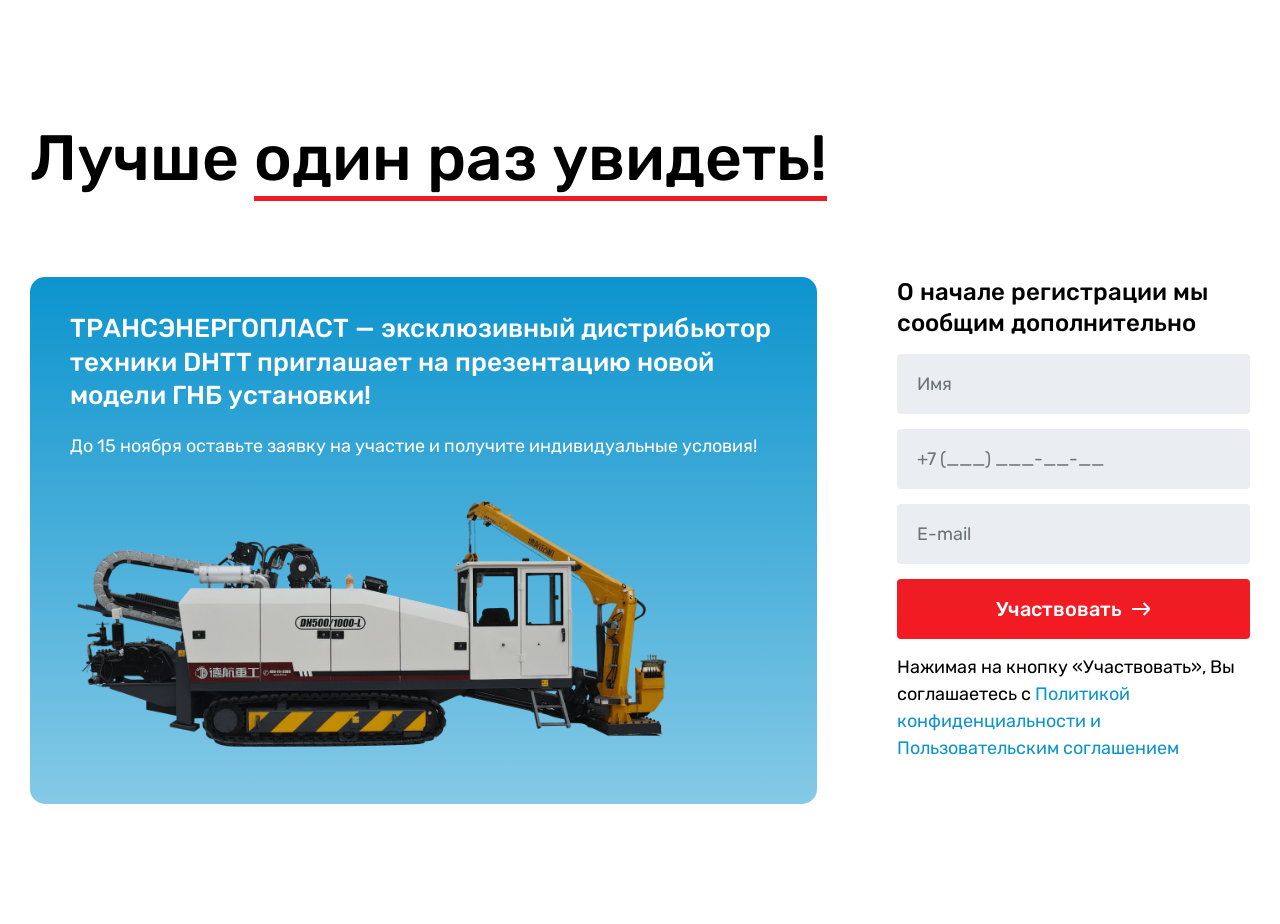
==== index.html @ ee1a722d "." ====
<!DOCTYPE html>
<html lang="ru">
	<head>
		<meta charset="UTF-8">
		<meta http-equiv="X-UA-Compatible" content="IE=edge">
		<meta name="viewport" content="width=device-width, initial-scale=1.0">
		<meta name="keywords" content="">
		<meta name="description" content="">
		<meta name="robots" content="noindex, nofollow">
		<title>Навигация по страницам</title>
		<link rel="stylesheet" href="css/style.css">
	</head>
	<body> 
		<div class="page-eiv"> 
			<div class="content-eiv"> 
				<!-- invitation-eiv -->
				<div class="invitation-eiv"> 
					<div class="wrapper-eiv"> 
						<h2 class="invitation-eiv__title">Лучше <span>один раз увидеть!</span></h2>
						<div class="row-eiv"> 
							<div class="invitation-eiv__col-big"> 
								<div class="invitation-eiv__banner"> 
									<h3 class="invitation-eiv__banner-title">ТРАНСЭНЕРГОПЛАСТ — эксклюзивный дистрибьютор техники DHTT приглашает на презентацию новой модели ГНБ установки!</h3>
									<p class="invitation-eiv__banner-text">До 15 ноября оставьте заявку на участие и получите индивидуальные условия!</p>
									<div class="invitation-eiv__banner-img"> <img src="img/harvester.png" alt=""></div>
								</div>
							</div>
							<div class="invitation-eiv__col-small"> 
								<form class="invitation-eiv__form" action="#"> 
									<h3 class="invitation-eiv__form-title">О начале регистрации мы сообщим дополнительно</h3>
									<div class="invitation-eiv__form-input"> 
										<input type="text" placeholder="Имя">
									</div>
									<div class="invitation-eiv__form-input">
										<input type="text" placeholder="+7 (___) ___-__-__" id="invitationEivTel">
									</div>
									<div class="invitation-eiv__form-input"> 
										<input type="text" placeholder="E-mail">
									</div>
									<button class="invitation-eiv__form-btn" type="submit"> <span class="invitation-eiv__form-btn-bg"> </span><span class="invitation-eiv__form-btn-text">
											Участвовать<svg width="19" height="14" viewBox="0 0 19 14" fill="none" xmlns="http://www.w3.org/2000/svg">
<path d="M0 7L17.5 7M17.5 7L11.6053 1M17.5 7L11.6053 13" stroke="white" stroke-width="2"/>
</svg></span></button>
									<p class="invitation-eiv__form-sub">Нажимая на кнопку «Участвовать», Вы соглашаетесь с <a href="#">Политикой конфиденциальности и Пользовательским соглашением</a></p>
								</form>
							</div>
						</div>
					</div>
				</div>
				<!-- /invitation-eiv -->
			</div>
		</div>
		<script src="js/plugins/inputmask.min.js"></script>
		<script src="js/scripts.js"></script>
	</body>
</html>
---- css/style.css ----
/* reset */
html, body, div, span, applet, object, iframe,
h1, h2, h3, h4, h5, h6, p, blockquote, pre,
a, abbr, acronym, address, big, cite, code,
del, dfn, em, img, ins, kbd, q, s, samp,
small, strike, strong, sub, sup, tt, var,
b, u, i, center,
dl, dt, dd, ol, ul, li,
fieldset, form, label, legend,
table, caption, tbody, tfoot, thead, tr, th, td,
article, aside, canvas, details, embed,
figure, figcaption, footer, header, hgroup,
menu, nav, output, ruby, section, summary,
time, mark, audio, video {
  margin: 0;
  padding: 0;
  border: 0;
  font-size: 100%;
  font: inherit;
  vertical-align: baseline;
}

article, aside, details, figcaption, figure,
footer, header, hgroup, menu, nav, section {
  display: block;
}

* {
  margin: 0;
  padding: 0;
}

* {
  -webkit-box-sizing: border-box;
  box-sizing: border-box;
}

button,
input,
a,
textarea {
  outline: none;
}

html {
  -ms-text-size-adjust: 100%;
  -webkit-text-size-adjust: 100%;
}

ol, ul {
  list-style: none;
}

table {
  border-collapse: collapse;
  border-spacing: 0;
}

img, svg {
  max-width: 100%;
}

h1, h2, h3 {
  font-weight: bold;
}

/* /reset */
/* rubik-regular - cyrillic_latin */
@font-face {
  font-display: swap;
  /* Check https://developer.mozilla.org/en-US/docs/Web/CSS/@font-face/font-display for other options. */
  font-family: "Rubik";
  font-style: normal;
  font-weight: 400;
  src: url("../fonts/rubik-v28-cyrillic_latin-regular.woff2") format("woff2"), url("../fonts/rubik-v28-cyrillic_latin-regular.ttf") format("truetype");
  /* Chrome 4+, Firefox 3.5+, IE 9+, Safari 3.1+, iOS 4.2+, Android Browser 2.2+ */
}
/* rubik-500 - cyrillic_latin */
@font-face {
  font-display: swap;
  /* Check https://developer.mozilla.org/en-US/docs/Web/CSS/@font-face/font-display for other options. */
  font-family: "Rubik";
  font-style: normal;
  font-weight: 500;
  src: url("../fonts/rubik-v28-cyrillic_latin-500.woff2") format("woff2"), url("../fonts/rubik-v28-cyrillic_latin-500.ttf") format("truetype");
  /* Chrome 4+, Firefox 3.5+, IE 9+, Safari 3.1+, iOS 4.2+, Android Browser 2.2+ */
}
/* settings */
.row-eiv {
  display: -webkit-box;
  display: -ms-flexbox;
  display: flex;
  -ms-flex-wrap: wrap;
  flex-wrap: wrap;
  margin-left: -80px;
}
.row-eiv > * {
  word-wrap: break-word;
  -webkit-box-sizing: border-box;
  box-sizing: border-box;
  padding-left: 80px;
}

.wrapper-eiv {
  width: 100%;
  max-width: 1480px;
  padding-left: 30px;
  padding-right: 30px;
  margin-left: auto;
  margin-right: auto;
}
@media screen and (max-width: 768px) {
  .wrapper-eiv {
    padding-left: 15px;
  }
}
@media screen and (max-width: 768px) {
  .wrapper-eiv {
    padding-right: 15px;
  }
}

.page-eiv {
  min-height: 100vh;
  display: -webkit-box;
  display: -ms-flexbox;
  display: flex;
  -webkit-box-orient: vertical;
  -webkit-box-direction: normal;
  -ms-flex-direction: column;
  flex-direction: column;
}

.content-eiv {
  -webkit-box-flex: 1;
  -ms-flex-positive: 1;
  flex-grow: 1;
}

/* /settings */
/* invitation-eiv */
.invitation-eiv {
  padding: 120px 0;
  font-family: "Rubik";
}
.invitation-eiv__title {
  font-size: 64px;
  font-weight: 500;
  line-height: 120%;
  margin-bottom: 80px;
}
.invitation-eiv__title span {
  border-bottom: 5px solid #ED1D25;
}
.invitation-eiv .row-eiv {
  margin-top: -40px;
}
.invitation-eiv .row-eiv > * {
  margin-top: 40px;
}
.invitation-eiv__col-big {
  width: 66.6666666667%;
}
@media screen and (max-width: 1050px) {
  .invitation-eiv__col-big {
    width: 58.3333333333%;
  }
}
@media screen and (max-width: 768px) {
  .invitation-eiv__col-big {
    width: 100%;
  }
}
.invitation-eiv__col-small {
  width: 33.3333333333%;
}
@media screen and (max-width: 1050px) {
  .invitation-eiv__col-small {
    width: 41.6666666667%;
  }
}
@media screen and (max-width: 768px) {
  .invitation-eiv__col-small {
    width: 100%;
  }
}
.invitation-eiv__banner {
  padding: 35px 40px;
  border-radius: 15px;
  background: -webkit-gradient(linear, left top, left bottom, from(#0C94CE), to(rgba(12, 148, 206, 0.5)));
  background: -o-linear-gradient(top, #0C94CE 0%, rgba(12, 148, 206, 0.5) 100%);
  background: linear-gradient(180deg, #0C94CE 0%, rgba(12, 148, 206, 0.5) 100%);
  color: #fff;
}
.invitation-eiv__banner-title {
  font-size: 26px;
  font-weight: 500;
  line-height: 130%;
  margin-bottom: 20px;
}
.invitation-eiv__banner-text {
  font-size: 18px;
  font-weight: 400;
  line-height: 150%;
  margin-bottom: 20px;
}
.invitation-eiv__banner-img {
  max-width: 85%;
}
.invitation-eiv__form-title {
  font-size: 24px;
  font-weight: 500;
  line-height: 130%;
  margin-bottom: 15px;
}
.invitation-eiv__form-input {
  margin-bottom: 15px;
}
.invitation-eiv__form-input input {
  width: 100%;
  height: 60px;
  padding: 0 20px;
  border-radius: 4px;
  background-color: #EAEEF2;
  border: none;
  outline: none;
  font-family: "Rubik";
  font-size: 18px;
  font-weight: 400;
  line-height: 150%;
}
.invitation-eiv__form-input input::-webkit-input-placeholder {
  color: #6A7377;
}
.invitation-eiv__form-input input::-moz-placeholder {
  color: #6A7377;
}
.invitation-eiv__form-input input:-ms-input-placeholder {
  color: #6A7377;
}
.invitation-eiv__form-input input::-ms-input-placeholder {
  color: #6A7377;
}
.invitation-eiv__form-input input::placeholder {
  color: #6A7377;
}
.invitation-eiv__form-btn {
  display: -webkit-box;
  display: -ms-flexbox;
  display: flex;
  -webkit-box-pack: center;
  -ms-flex-pack: center;
  justify-content: center;
  -webkit-box-align: center;
  -ms-flex-align: center;
  align-items: center;
  width: 100%;
  border: none;
  outline: none;
  padding: 16px 40px;
  margin-bottom: 15px;
  border-radius: 4px;
  background-image: -webkit-gradient(linear, left top, left bottom, from(#ED1D25), to(#F51A22));
  background-image: -o-linear-gradient(top, #ED1D25 0%, #F51A22 100%);
  background-image: linear-gradient(180deg, #ED1D25 0%, #F51A22 100%);
  font-family: "Rubik";
  font-size: 20px;
  font-weight: 500;
  line-height: 140%;
  text-align: center;
  color: #fff;
  cursor: pointer;
  -webkit-user-select: none;
  -moz-user-select: none;
  -ms-user-select: none;
  user-select: none;
  position: relative;
}
.invitation-eiv__form-btn:hover .invitation-eiv__form-btn-bg {
  opacity: 1;
}
.invitation-eiv__form-btn:hover .invitation-eiv__form-btn-text svg {
  -webkit-transform: translate(5px, 0);
  -ms-transform: translate(5px, 0);
  transform: translate(5px, 0);
}
.invitation-eiv__form-btn-bg {
  position: absolute;
  top: 0;
  bottom: 0;
  left: 0;
  right: 0;
  border-radius: 4px;
  background-color: #6A7377;
  opacity: 0;
  z-index: 1;
  -webkit-transition: 0.3s;
  -o-transition: 0.3s;
  transition: 0.3s;
}
.invitation-eiv__form-btn-text {
  position: relative;
  z-index: 2;
}
.invitation-eiv__form-btn-text svg {
  max-width: 19px;
  max-height: 14px;
  margin-left: 10px;
  -webkit-transition: 0.3s;
  -o-transition: 0.3s;
  transition: 0.3s;
}
.invitation-eiv__form-sub {
  font-size: 18px;
  font-weight: 400;
  line-height: 150%;
}
.invitation-eiv__form-sub a {
  color: #0C94CE;
  text-decoration: none;
}
.invitation-eiv__form-sub a:hover {
  text-decoration: underline;
}
@media (max-width: 768px) {
  .invitation-eiv {
    padding: 40px 0;
  }
  .invitation-eiv__title {
    font-size: 30px;
    margin-bottom: 30px;
  }
  .invitation-eiv__banner {
    padding: 20px;
  }
  .invitation-eiv__banner-img {
    max-width: none;
  }
  .invitation-eiv__banner-title {
    font-size: 20px;
    margin-bottom: 10px;
  }
  .invitation-eiv__banner-text {
    font-size: 15px;
    margin-bottom: 0;
  }
  .invitation-eiv__form-title {
    font-size: 20px;
    margin-bottom: 20px;
  }
  .invitation-eiv__form-input {
    margin-bottom: 10px;
  }
  .invitation-eiv__form-input input {
    height: 50px;
    font-size: 15px;
  }
  .invitation-eiv__form-btn {
    padding: 14px 30px;
    font-size: 16px;
    margin-bottom: 10px;
  }
  .invitation-eiv__form-sub {
    font-size: 13px;
  }
  .invitation-eiv .row-eiv {
    margin-top: -30px;
  }
  .invitation-eiv .row-eiv > * {
    margin-top: 30px;
  }
}

/* /invitation-eiv */
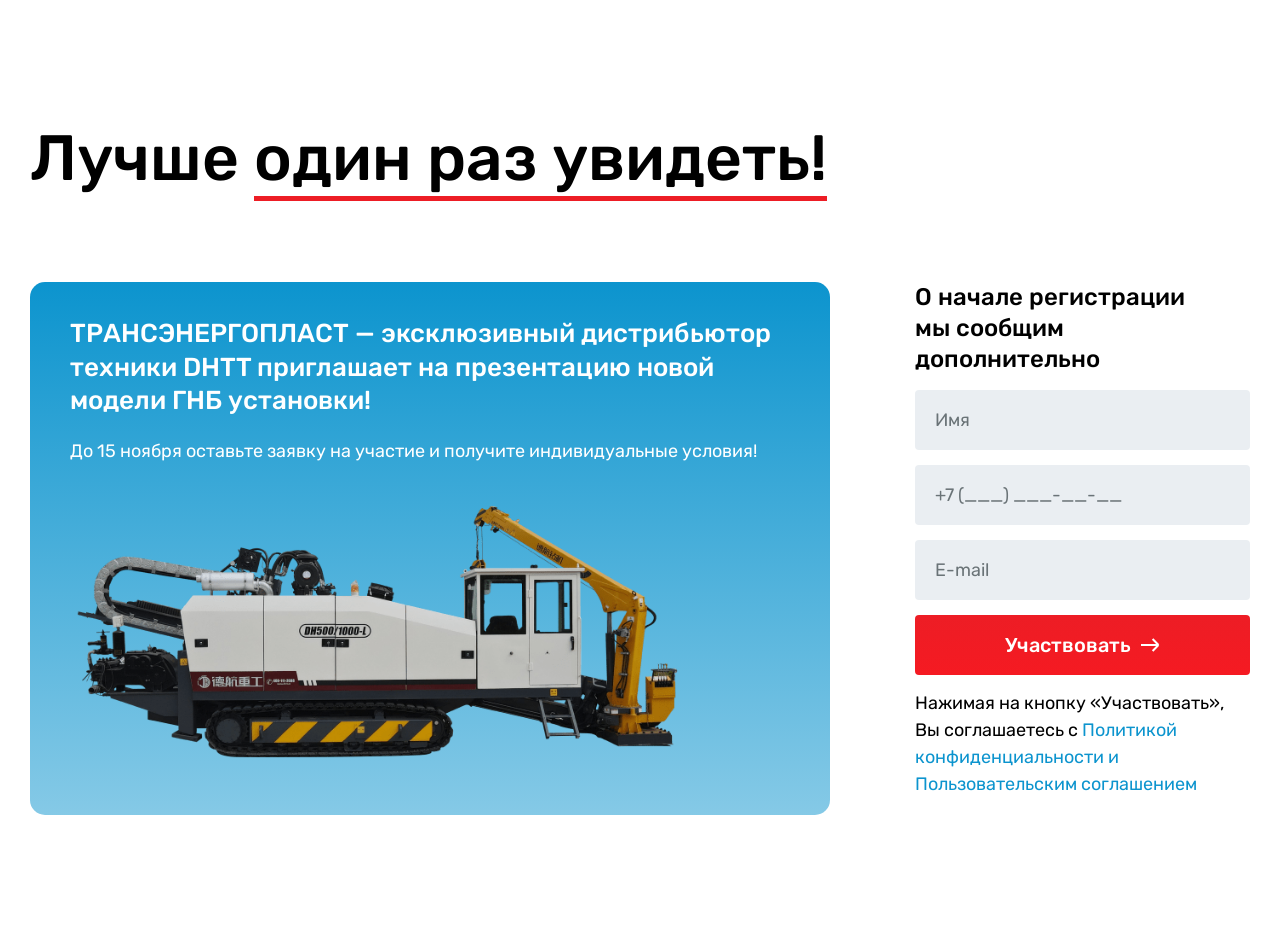
==== commit 6d142fca: "." ====
--- a/index.html
+++ b/index.html
@@ -27,7 +27,7 @@
 							</div>
 							<div class="invitation-eiv__col-small"> 
 								<form class="invitation-eiv__form" action="#"> 
-									<h3 class="invitation-eiv__form-title">О начале регистрации мы сообщим дополнительно</h3>
+									<h3 class="invitation-eiv__form-title">О начале регистрации <br>мы сообщим дополнительно</h3>
 									<div class="invitation-eiv__form-input"> 
 										<input type="text" placeholder="Имя">
 									</div>
--- a/css/style.css
+++ b/css/style.css
@@ -147,19 +147,21 @@
   font-size: 64px;
   font-weight: 500;
   line-height: 120%;
-  margin-bottom: 80px;
+  margin-bottom: 85px;
 }
 .invitation-eiv__title span {
   border-bottom: 5px solid #ED1D25;
 }
 .invitation-eiv .row-eiv {
   margin-top: -40px;
+  margin-left: -85px;
 }
 .invitation-eiv .row-eiv > * {
   margin-top: 40px;
+  padding-left: 85px;
 }
 .invitation-eiv__col-big {
-  width: 66.6666666667%;
+  width: 67.8333333333%;
 }
 @media screen and (max-width: 1050px) {
   .invitation-eiv__col-big {
@@ -172,7 +174,7 @@
   }
 }
 .invitation-eiv__col-small {
-  width: 33.3333333333%;
+  width: 32.1666666667%;
 }
 @media screen and (max-width: 1050px) {
   .invitation-eiv__col-small {
@@ -328,10 +330,11 @@
   }
   .invitation-eiv__title {
     font-size: 30px;
-    margin-bottom: 30px;
+    margin-bottom: 33px;
   }
   .invitation-eiv__banner {
     padding: 20px;
+    border-radius: 8px;
   }
   .invitation-eiv__banner-img {
     max-width: none;
@@ -342,7 +345,7 @@
   }
   .invitation-eiv__banner-text {
     font-size: 15px;
-    margin-bottom: 0;
+    margin-bottom: 6px;
   }
   .invitation-eiv__form-title {
     font-size: 20px;
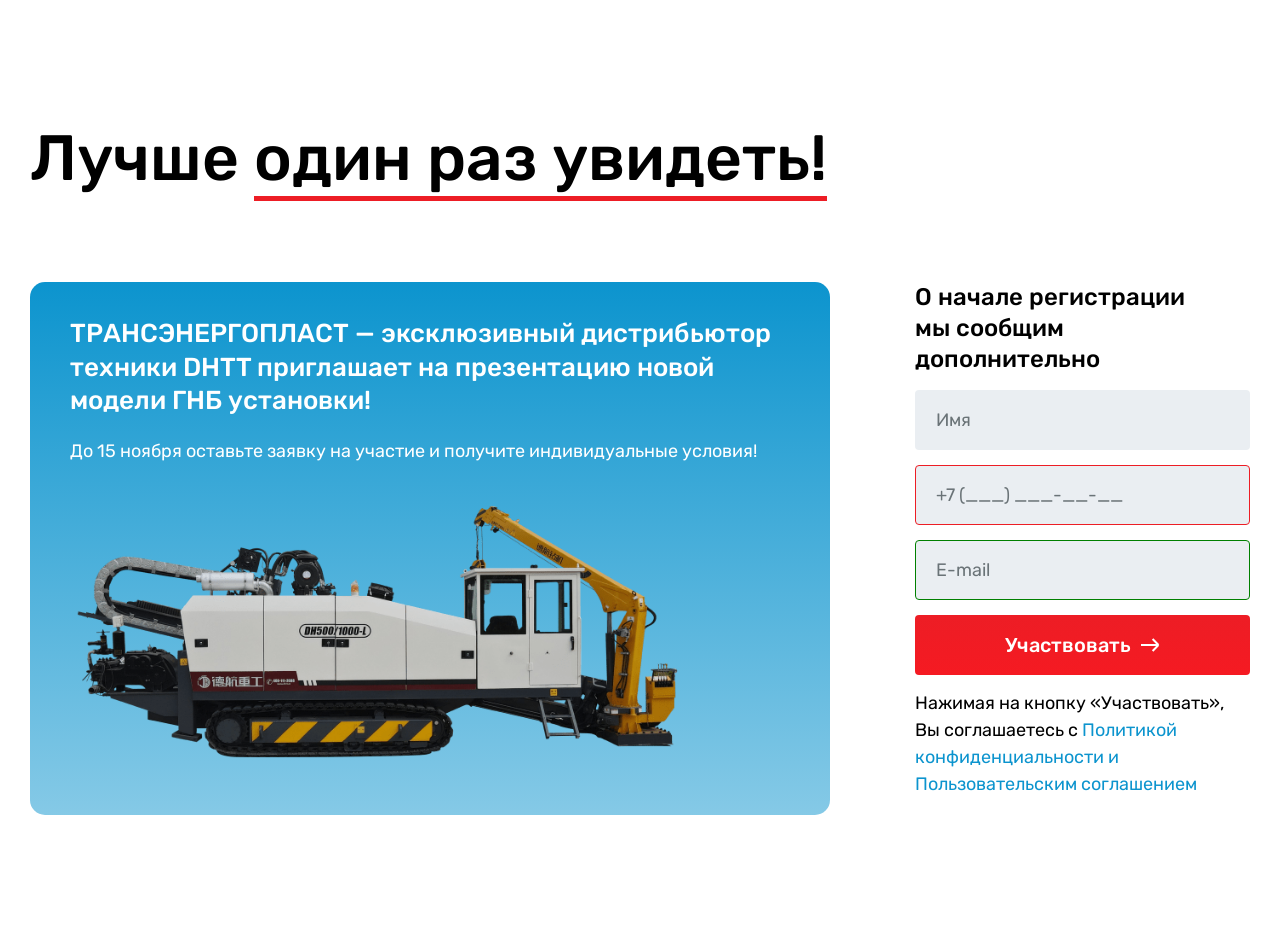
==== commit 06f58496: "." ====
--- a/index.html
+++ b/index.html
@@ -31,10 +31,10 @@
 									<div class="invitation-eiv__form-input"> 
 										<input type="text" placeholder="Имя">
 									</div>
-									<div class="invitation-eiv__form-input">
+									<div class="invitation-eiv__form-input invitation-eiv__form-input--error">
 										<input type="text" placeholder="+7 (___) ___-__-__" id="invitationEivTel">
 									</div>
-									<div class="invitation-eiv__form-input"> 
+									<div class="invitation-eiv__form-input invitation-eiv__form-input--success">
 										<input type="text" placeholder="E-mail">
 									</div>
 									<button class="invitation-eiv__form-btn" type="submit"> <span class="invitation-eiv__form-btn-bg"> </span><span class="invitation-eiv__form-btn-text">
--- a/css/style.css
+++ b/css/style.css
@@ -224,7 +224,7 @@
   padding: 0 20px;
   border-radius: 4px;
   background-color: #EAEEF2;
-  border: none;
+  border: 1px solid transparent;
   outline: none;
   font-family: "Rubik";
   font-size: 18px;
@@ -245,6 +245,12 @@
 }
 .invitation-eiv__form-input input::placeholder {
   color: #6A7377;
+}
+.invitation-eiv__form-input--error input {
+  border-color: #ED1D25;
+}
+.invitation-eiv__form-input--success input {
+  border-color: green;
 }
 .invitation-eiv__form-btn {
   display: -webkit-box;
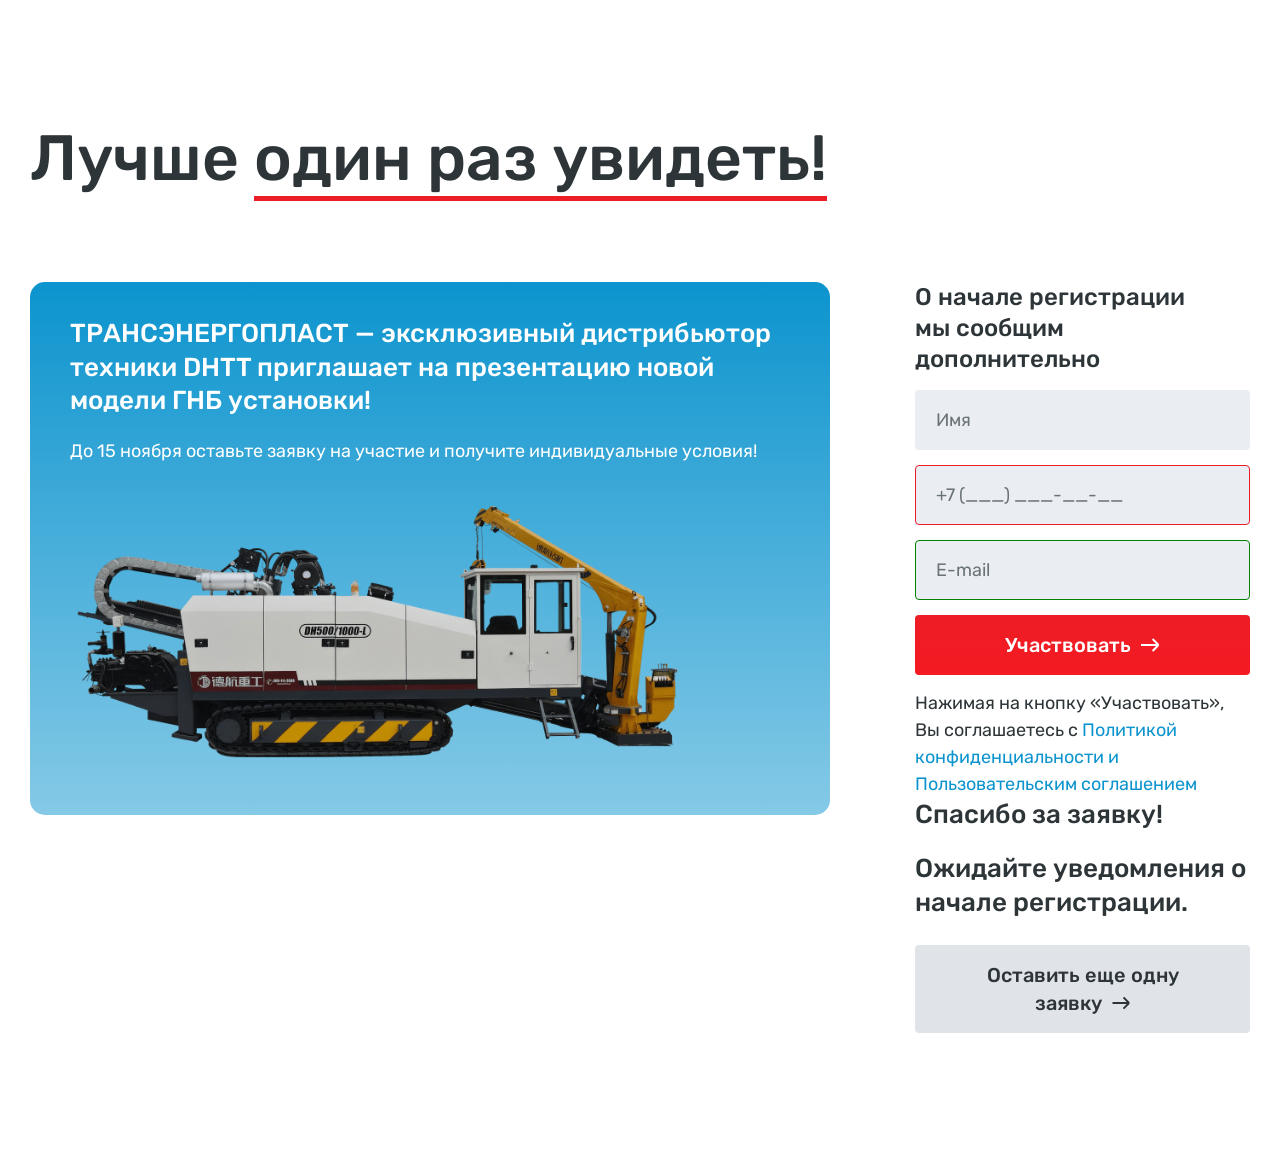
==== commit 162bffbc: "." ====
--- a/index.html
+++ b/index.html
@@ -37,12 +37,22 @@
 									<div class="invitation-eiv__form-input invitation-eiv__form-input--success">
 										<input type="text" placeholder="E-mail">
 									</div>
-									<button class="invitation-eiv__form-btn" type="submit"> <span class="invitation-eiv__form-btn-bg"> </span><span class="invitation-eiv__form-btn-text">
+									<button class="invitation-eiv__form-btn invitation-eiv__form-btn--red" type="submit"> <span class="invitation-eiv__form-btn-bg"> </span><span class="invitation-eiv__form-btn-text">
 											Участвовать<svg width="19" height="14" viewBox="0 0 19 14" fill="none" xmlns="http://www.w3.org/2000/svg">
 <path d="M0 7L17.5 7M17.5 7L11.6053 1M17.5 7L11.6053 13" stroke="white" stroke-width="2"/>
 </svg></span></button>
 									<p class="invitation-eiv__form-sub">Нажимая на кнопку «Участвовать», Вы соглашаетесь с <a href="#">Политикой конфиденциальности и Пользовательским соглашением</a></p>
 								</form>
+								<div class="invitation-eiv__success"> 
+									<div class="invitation-eiv__success-text"> 
+										<p>Спасибо за заявку!</p>
+										<p>Ожидайте уведомления о начале регистрации.</p>
+									</div>
+									<div class="invitation-eiv__form-btn invitation-eiv__form-btn--gray"> <span class="invitation-eiv__form-btn-bg"> </span><span class="invitation-eiv__form-btn-text">
+											Оставить еще одну заявку<svg width="20" height="14" viewBox="0 0 20 14" fill="none" xmlns="http://www.w3.org/2000/svg">
+<path d="M0.5 7L18 7M18 7L12.1053 1M18 7L12.1053 13" stroke="#2E3538" stroke-width="2"/>
+</svg></span></div>
+								</div>
 							</div>
 						</div>
 					</div>
--- a/css/style.css
+++ b/css/style.css
@@ -142,6 +142,7 @@
 .invitation-eiv {
   padding: 120px 0;
   font-family: "Rubik";
+  color: #2E3538;
 }
 .invitation-eiv__title {
   font-size: 64px;
@@ -268,15 +269,11 @@
   padding: 16px 40px;
   margin-bottom: 15px;
   border-radius: 4px;
-  background-image: -webkit-gradient(linear, left top, left bottom, from(#ED1D25), to(#F51A22));
-  background-image: -o-linear-gradient(top, #ED1D25 0%, #F51A22 100%);
-  background-image: linear-gradient(180deg, #ED1D25 0%, #F51A22 100%);
   font-family: "Rubik";
   font-size: 20px;
   font-weight: 500;
   line-height: 140%;
   text-align: center;
-  color: #fff;
   cursor: pointer;
   -webkit-user-select: none;
   -moz-user-select: none;
@@ -284,8 +281,18 @@
   user-select: none;
   position: relative;
 }
-.invitation-eiv__form-btn:hover .invitation-eiv__form-btn-bg {
+.invitation-eiv__form-btn--red {
+  background-image: -webkit-gradient(linear, left top, left bottom, from(#ED1D25), to(#F51A22));
+  background-image: -o-linear-gradient(top, #ED1D25 0%, #F51A22 100%);
+  background-image: linear-gradient(180deg, #ED1D25 0%, #F51A22 100%);
+  color: #fff;
+}
+.invitation-eiv__form-btn--red:hover .invitation-eiv__form-btn-bg {
   opacity: 1;
+}
+.invitation-eiv__form-btn--gray {
+  background-color: #E0E4E8;
+  color: #2E3538;
 }
 .invitation-eiv__form-btn:hover .invitation-eiv__form-btn-text svg {
   -webkit-transform: translate(5px, 0);
@@ -330,6 +337,15 @@
 .invitation-eiv__form-sub a:hover {
   text-decoration: underline;
 }
+.invitation-eiv__success-text {
+  font-size: 26px;
+  font-weight: 500;
+  line-height: 130%;
+  margin-bottom: 25px;
+}
+.invitation-eiv__success-text p {
+  margin-bottom: 20px;
+}
 @media (max-width: 768px) {
   .invitation-eiv {
     padding: 40px 0;
@@ -378,6 +394,13 @@
   .invitation-eiv .row-eiv > * {
     margin-top: 30px;
   }
+  .invitation-eiv__success-text {
+    font-size: 20px;
+    margin-bottom: 20px;
+  }
+  .invitation-eiv__success-text p {
+    margin-bottom: 10px;
+  }
 }
 
 /* /invitation-eiv */
